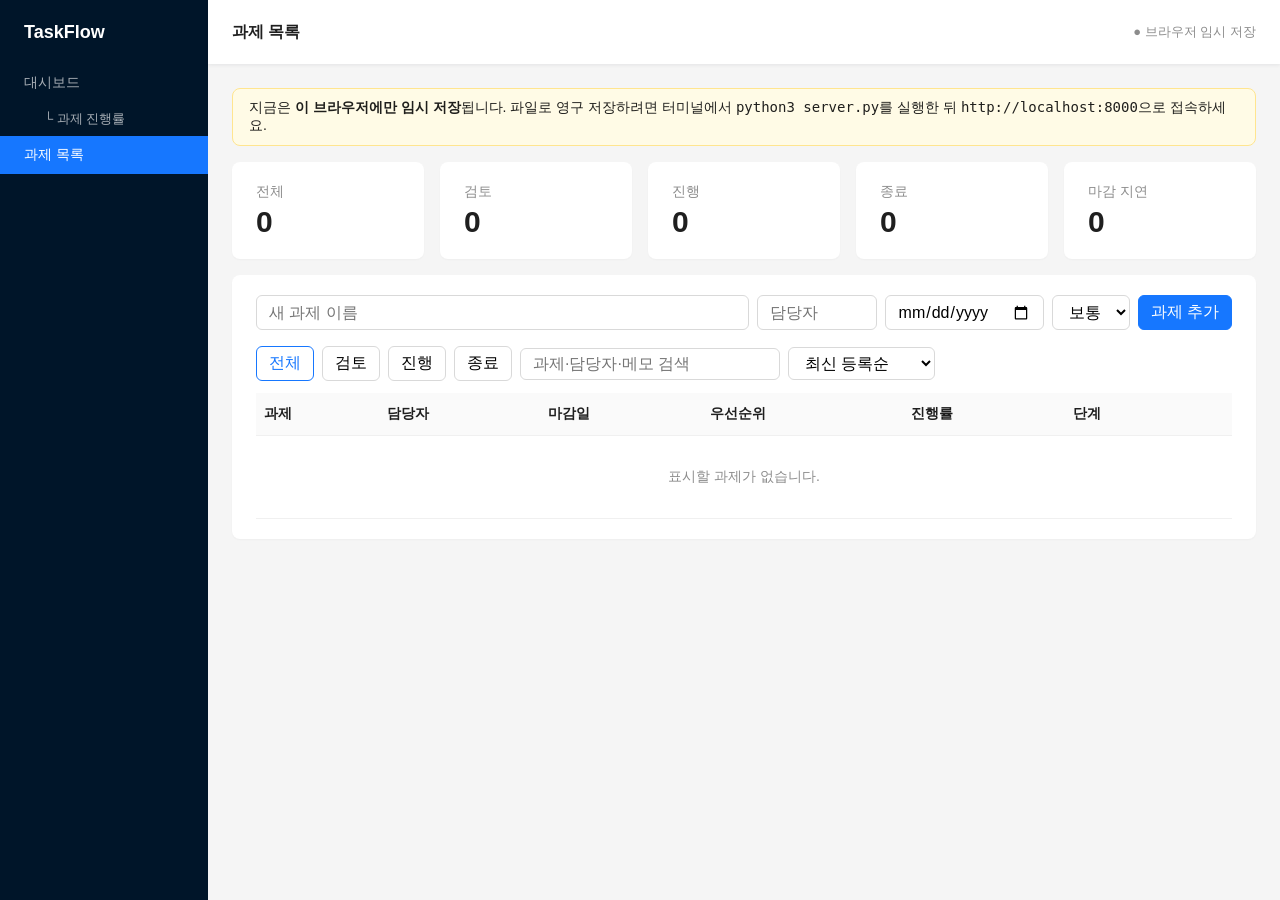
==== index.html @ ad5f194c "Sync from kim22748/dataanalysis@9ff1937" ====
<!DOCTYPE html>
<html lang="ko">
<head>
<meta charset="UTF-8">
<meta name="viewport" content="width=device-width, initial-scale=1">
<title>TaskFlow · 과제 관리</title>
<style>
  /* Ant Design Pro 스타일 참고: https://github.com/ant-design/ant-design-pro */
  :root{--primary:#1677ff;--bg:#f5f5f5;--text:rgba(0,0,0,.88);--sub:rgba(0,0,0,.45);--border:#f0f0f0;
        --todo:#d9d9d9;--doing:#1677ff;--done:#52c41a}
  *{box-sizing:border-box}
  body{margin:0;font-family:-apple-system,"Malgun Gothic",sans-serif;background:var(--bg);color:var(--text);display:flex;min-height:100vh}
  aside{width:208px;background:#001529;color:#fff;flex-shrink:0}
  aside h1{font-size:18px;margin:0;padding:16px 24px;height:64px;line-height:32px}
  aside a{display:block;padding:10px 24px;color:rgba(255,255,255,.65);text-decoration:none;font-size:14px}
  aside a.on{background:var(--primary);color:#fff}
  aside a.sub{padding:8px 24px 8px 44px;font-size:13px}
  aside a.sub.on{background:var(--primary);color:#fff}
  .main{flex:1;min-width:0}
  header{height:64px;background:#fff;padding:0 24px;display:flex;align-items:center;box-shadow:0 1px 4px rgba(0,21,41,.08);font-weight:600}
  .content{padding:24px}
  .stats{display:grid;grid-template-columns:repeat(auto-fit,minmax(160px,1fr));gap:16px;margin-bottom:16px}
  .card{background:#fff;border-radius:8px;padding:20px 24px;box-shadow:0 1px 2px rgba(0,0,0,.03)}
  .stat b{display:block;font-size:30px;margin-top:4px}
  .stat span{color:var(--sub);font-size:14px}
  form{display:flex;gap:8px;flex-wrap:wrap;margin-bottom:16px}
  input,select,button{font:inherit;padding:6px 12px;border:1px solid #d9d9d9;border-radius:6px;background:#fff}
  input{flex:1;min-width:200px}
  button.p{background:var(--primary);border-color:var(--primary);color:#fff;cursor:pointer}
  .filters{display:flex;gap:8px;margin-bottom:12px}
  .filters button{cursor:pointer}.filters button.on{border-color:var(--primary);color:var(--primary)}
  table{width:100%;border-collapse:collapse}
  th,td{text-align:left;padding:12px 8px;border-bottom:1px solid var(--border);font-size:14px}
  th{background:#fafafa;font-weight:600}
  .tag{display:inline-block;padding:0 8px;border-radius:4px;font-size:12px;line-height:22px;color:#fff}
  .empty{text-align:center;color:var(--sub);padding:32px}
  .notice{border-radius:8px;padding:10px 16px;margin-bottom:16px;font-size:14px}
  .notice.warn{background:#fffbe6;border:1px solid #ffe58f}
  .notice.err{background:#fff2f0;border:1px solid #ffccc7}
  .notice[hidden]{display:none}
  .toolbar{display:flex;gap:8px;flex-wrap:wrap;align-items:center;margin-bottom:12px}
  .toolbar input{max-width:260px}
  .filters{margin-bottom:0}
  form input[type=date],form select{flex:0 0 auto;min-width:0}
  .p-high{background:#ff4d4f}.p-mid{background:#faad14}.p-low{background:#8c8c8c}
  .due-over{background:#ff4d4f}.due-soon{background:#fa8c16}.due-ok{background:#8c8c8c}
  .memo{display:block;color:var(--sub);font-size:12px;margin-top:2px}
  td input,td select{width:100%;min-width:0;padding:4px 8px}
  td .act{white-space:nowrap}
  td .act button{margin-left:4px;cursor:pointer}
  .tablewrap{overflow-x:auto}
  .tablewrap table{min-width:860px}
  td select[data-id]{min-width:76px}
  .pbar{display:flex;align-items:center;gap:8px;min-width:120px}
  .pbar .bar{flex:1;height:8px;background:#f0f0f0;border-radius:4px;overflow:hidden}
  .pbar .bar i{display:block;height:100%;background:var(--primary)}
  .pbar span{font-size:12px;color:var(--sub);width:34px;text-align:right}
  tr.hist td{background:#fafafa;padding:8px 16px 12px}
  .tl{list-style:none;margin:0;padding:0 0 0 12px;border-left:2px solid #e6e6e6}
  .tl li{position:relative;padding:3px 0 3px 12px;font-size:13px;display:block;border:0}
  .tl li:before{content:"";position:absolute;left:-18px;top:10px;width:8px;height:8px;border-radius:50%;background:var(--primary)}
  .tl time{color:var(--sub);margin-right:8px;font-size:12px}
  header small{margin-left:auto;font-weight:400;font-size:13px;color:var(--sub)}
  @media(max-width:640px){aside{display:none}}
</style>
</head>
<body>
<aside><h1>TaskFlow</h1><a href="dashboard.html">대시보드</a><a class="sub" href="progress.html">└ 과제 진행률</a><a class="on" href="index.html">과제 목록</a></aside>
<div class="main">
  <header>과제 목록<small id="mode"></small></header>
  <div class="content">
    <div class="notice warn" id="warn" hidden>지금은 <b>이 브라우저에만 임시 저장</b>됩니다. 파일로 영구 저장하려면 터미널에서 <code>python3 server.py</code>를 실행한 뒤 <code>http://localhost:8000</code>으로 접속하세요.</div>
    <div class="notice err" id="err" hidden></div>
    <div class="stats" id="stats"></div>
    <div class="card">
      <form id="f">
        <input id="title" placeholder="새 과제 이름" required>
        <input id="assignee" placeholder="담당자" style="max-width:120px;min-width:80px">
        <input id="due" type="date" title="마감일">
        <select id="priority" title="우선순위"><option value="mid">보통</option><option value="high">높음</option><option value="low">낮음</option></select>
        <button class="p" type="submit">과제 추가</button>
      </form>
      <div class="toolbar">
        <div class="filters" id="filters"></div>
        <input id="q" type="search" placeholder="과제·담당자·메모 검색">
        <select id="sort">
          <option value="new">최신 등록순</option>
          <option value="due">마감일 빠른순</option>
          <option value="pri">우선순위순</option>
          <option value="name">이름순</option>
        </select>
      </div>
      <div class="tablewrap"><table>
        <thead><tr><th>과제</th><th>담당자</th><th>마감일</th><th>우선순위</th><th>진행률</th><th>단계</th><th></th></tr></thead>
        <tbody id="rows"></tbody>
      </table></div>
    </div>
  </div>
</div>
<script src="storage.js"></script>
<script>
const STATUS={todo:['검토','var(--todo)'],doing:['진행','var(--doing)'],done:['종료','var(--done)']};
const fmtAt=s=>{const d=new Date(s);return isNaN(d)?'':`${d.getMonth()+1}/${d.getDate()} ${String(d.getHours()).padStart(2,'0')}:${String(d.getMinutes()).padStart(2,'0')}`};
const PRI={high:['높음','p-high',0],mid:['보통','p-mid',1],low:['낮음','p-low',2]};
let tasks=[],filter='all',query='',sort='new',editing=null,openHist=new Set();
const $=id=>document.getElementById(id);
const showError=msg=>{const el=$('err');el.textContent=msg||'';el.hidden=!msg};
// 저장소 호출을 감싸서: 성공하면 목록을 다시 읽고, 실패하면 오류를 화면에 보여 준다
async function persist(fn){
  try{await fn();showError('');}
  catch(e){showError('저장하지 못했습니다: '+e.message);}
  try{tasks=await TaskStorage.list();}catch(e){}
  render();
}
const esc=s=>String(s==null?'':s).replace(/[&<>"']/g,c=>({'&':'&amp;','<':'&lt;','>':'&gt;','"':'&quot;',"'":'&#39;'}[c]));
const today=()=>{const d=new Date();d.setHours(0,0,0,0);return d};
function dday(t){
  if(!t.due)return null;
  const diff=Math.round((new Date(t.due+'T00:00:00')-today())/864e5);
  if(t.s==='done')return{txt:t.due,cls:'due-ok'};
  if(diff<0)return{txt:`${t.due} (D+${-diff} 지연)`,cls:'due-over'};
  if(diff===0)return{txt:`${t.due} (오늘)`,cls:'due-soon'};
  return{txt:`${t.due} (D-${diff})`,cls:diff<=3?'due-soon':'due-ok'};
}
const overdue=t=>{const d=dday(t);return d&&d.cls==='due-over'};
function visible(){
  const q=query.trim().toLowerCase();
  const l=tasks.filter(t=>(filter==='all'||t.s===filter)&&(!q||[t.title,t.assignee,t.memo].some(v=>(v||'').toLowerCase().includes(q))));
  const pri=t=>(PRI[t.priority]||PRI.mid)[2];
  const by={
    new:(a,b)=>b.id-a.id,
    due:(a,b)=>(a.due||'9999').localeCompare(b.due||'9999')||b.id-a.id,
    pri:(a,b)=>pri(a)-pri(b)||(a.due||'9999').localeCompare(b.due||'9999'),
    name:(a,b)=>a.title.localeCompare(b.title,'ko')
  };
  return l.sort(by[sort]);
}
function histRow(t){
  const h=(t.history||[]).slice().reverse();
  return `<tr class="hist"><td colspan="7">${h.length?`<ul class="tl">${h.map(x=>`<li><time>${fmtAt(x.at)}</time>${esc(x.text)}</li>`).join('')}</ul>`:'<span class="sub">기록된 이력이 없습니다. 이후 변경부터 기록됩니다.</span>'}</td></tr>`;
}
function row(t){
  if(editing==t.id)return `<tr>
    <td><input id="e-title" value="${esc(t.title)}"><input id="e-memo" value="${esc(t.memo)}" placeholder="메모" style="margin-top:4px"></td>
    <td><input id="e-assignee" value="${esc(t.assignee)}"></td>
    <td><input id="e-due" type="date" value="${esc(t.due)}"></td>
    <td><select id="e-priority">${Object.entries(PRI).map(([k,[n]])=>`<option value="${k}" ${(t.priority||'mid')===k?'selected':''}>${n}</option>`).join('')}</select></td>
    <td><input id="e-progress" type="number" min="0" max="100" step="5" value="${+t.progress||0}" title="진행률(%)"></td>
    <td></td>
    <td class="act"><button class="p" data-save="${t.id}">저장</button><button data-cancel="1">취소</button></td></tr>`;
  const d=dday(t),p=PRI[t.priority]||PRI.mid;
  return `<tr><td>${esc(t.title)}${t.memo?`<span class="memo">${esc(t.memo)}</span>`:''}</td>
    <td>${esc(t.assignee)||'-'}</td>
    <td>${d?`<span class="tag ${d.cls}">${d.txt}</span>`:'-'}</td>
    <td><span class="tag ${p[1]}">${p[0]}</span></td>
    <td><div class="pbar"><div class="bar"><i style="width:${+t.progress||0}%"></i></div><span>${+t.progress||0}%</span></div></td>
    <td><select data-id="${t.id}">${Object.entries(STATUS).map(([k,[n]])=>`<option value="${k}" ${t.s===k?'selected':''}>${n}</option>`).join('')}</select></td>
    <td class="act"><button data-hist="${t.id}">이력${(t.history||[]).length?' '+t.history.length:''}</button><button data-edit="${t.id}">수정</button><button data-del="${t.id}">삭제</button></td></tr>${openHist.has(String(t.id))?histRow(t):''}`;
}
function render(){
  const cnt=k=>tasks.filter(t=>t.s===k).length;
  const od=tasks.filter(overdue).length;
  $('stats').innerHTML=
    `<div class="card stat"><span>전체</span><b>${tasks.length}</b></div>`+
    Object.entries(STATUS).map(([k,[n]])=>`<div class="card stat"><span>${n}</span><b>${cnt(k)}</b></div>`).join('')+
    `<div class="card stat"><span>마감 지연</span><b style="color:${od?'#ff4d4f':'inherit'}">${od}</b></div>`;
  $('filters').innerHTML=
    [['all','전체'],...Object.entries(STATUS).map(([k,[n]])=>[k,n])]
    .map(([k,n])=>`<button class="${filter===k?'on':''}" data-f="${k}">${n}</button>`).join('');
  const list=visible();
  $('rows').innerHTML=list.length?list.map(row).join(''):'<tr><td colspan="7" class="empty">표시할 과제가 없습니다.</td></tr>';
}
$('f').onsubmit=e=>{
  e.preventDefault();
  const title=$('title').value.trim();if(!title)return;
  const f={title,assignee:$('assignee').value.trim(),due:$('due').value,priority:$('priority').value};
  persist(async()=>{await TaskStorage.create(f);$('title').value='';$('assignee').value='';$('due').value='';$('priority').value='mid';});
};
$('q').oninput=e=>{query=e.target.value;render()};
$('sort').onchange=e=>{sort=e.target.value;render()};
document.addEventListener('click',e=>{
  const d=e.target.dataset;
  if(d.f){filter=d.f;render()}
  if(d.del){if(confirm('이 과제를 삭제할까요?'))persist(()=>TaskStorage.remove(d.del))}
  if(d.edit){editing=d.edit;render()}
  if(d.hist){openHist.has(d.hist)?openHist.delete(d.hist):openHist.add(d.hist);render()}
  if(d.cancel){editing=null;render()}
  if(d.save){
    const title=$('e-title').value.trim();if(!title){showError('과제 이름을 입력하세요.');return}
    const f={title,memo:$('e-memo').value.trim(),assignee:$('e-assignee').value.trim(),due:$('e-due').value,priority:$('e-priority').value,progress:Math.min(100,Math.max(0,Math.round(+$('e-progress').value||0)))};
    editing=null;persist(()=>TaskStorage.update(d.save,f));
  }
});
document.addEventListener('change',e=>{
  if(e.target.dataset.id){const id=e.target.dataset.id,s=e.target.value;persist(()=>TaskStorage.update(id,s==='done'?{s,progress:100}:{s}))}
});
(async()=>{
  tasks=await TaskStorage.init();
  const server=TaskStorage.mode==='server';
  $('mode').textContent=server?'● 서버 파일에 저장 중':'● 브라우저 임시 저장';
  $('warn').hidden=server;
  render();
})();
</script>
</body>
</html>
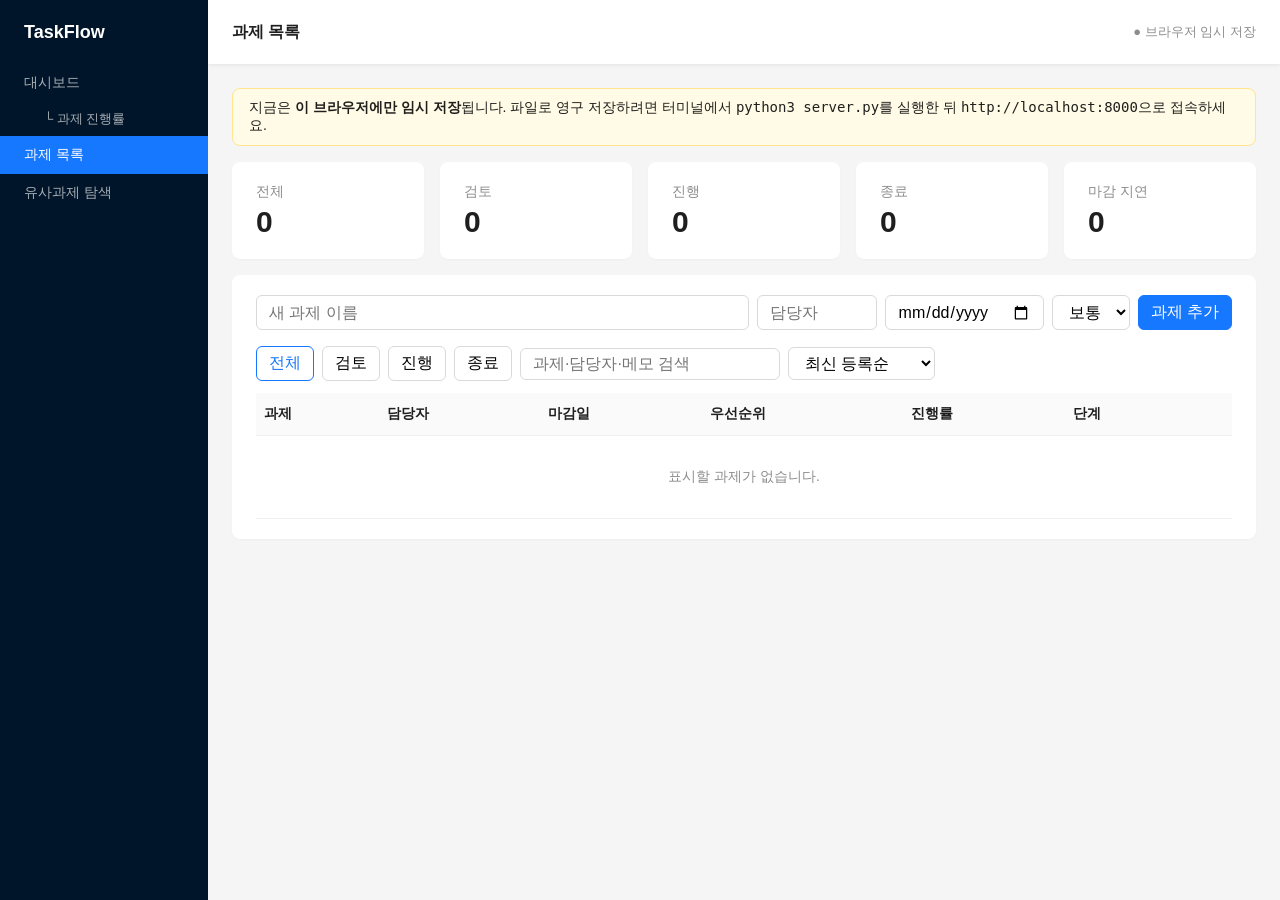
==== commit c94efb50: "Sync from kim22748/dataanalysis@5c9ae33" ====
--- a/index.html
+++ b/index.html
@@ -65,7 +65,7 @@
 </style>
 </head>
 <body>
-<aside><h1>TaskFlow</h1><a href="dashboard.html">대시보드</a><a class="sub" href="progress.html">└ 과제 진행률</a><a class="on" href="index.html">과제 목록</a></aside>
+<aside><h1>TaskFlow</h1><a href="dashboard.html">대시보드</a><a class="sub" href="progress.html">└ 과제 진행률</a><a class="on" href="index.html">과제 목록</a><a href="similar.html">유사과제 탐색</a></aside>
 <div class="main">
   <header>과제 목록<small id="mode"></small></header>
   <div class="content">
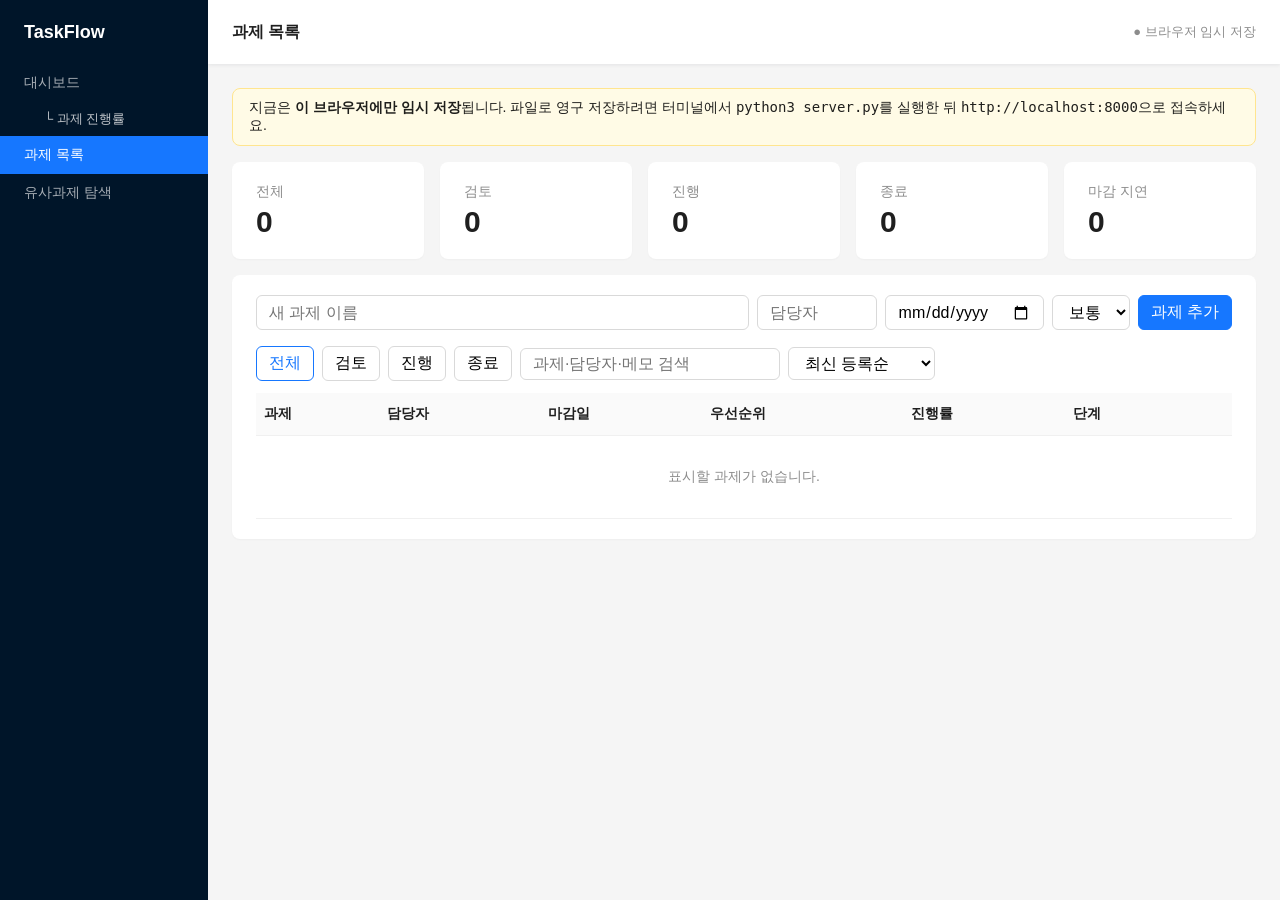
==== commit 326a805b: "Sync from kim22748/dataanalysis@07da074" ====
--- a/index.html
+++ b/index.html
@@ -14,8 +14,8 @@
   aside h1{font-size:18px;margin:0;padding:16px 24px;height:64px;line-height:32px}
   aside a{display:block;padding:10px 24px;color:rgba(255,255,255,.65);text-decoration:none;font-size:14px}
   aside a.on{background:var(--primary);color:#fff}
-  aside a.sub{padding:8px 24px 8px 44px;font-size:13px}
-  aside a.sub.on{background:var(--primary);color:#fff}
+  aside a.child{padding:8px 24px 8px 44px;font-size:13px;color:rgba(255,255,255,.75)}
+  aside a.child.on{background:var(--primary);color:#fff}
   .main{flex:1;min-width:0}
   header{height:64px;background:#fff;padding:0 24px;display:flex;align-items:center;box-shadow:0 1px 4px rgba(0,21,41,.08);font-weight:600}
   .content{padding:24px}
@@ -65,7 +65,7 @@
 </style>
 </head>
 <body>
-<aside><h1>TaskFlow</h1><a href="dashboard.html">대시보드</a><a class="sub" href="progress.html">└ 과제 진행률</a><a class="on" href="index.html">과제 목록</a><a href="similar.html">유사과제 탐색</a></aside>
+<aside><h1>TaskFlow</h1><a href="dashboard.html">대시보드</a><a class="child" href="progress.html">└ 과제 진행률</a><a class="on" href="index.html">과제 목록</a><a href="similar.html">유사과제 탐색</a></aside>
 <div class="main">
   <header>과제 목록<small id="mode"></small></header>
   <div class="content">
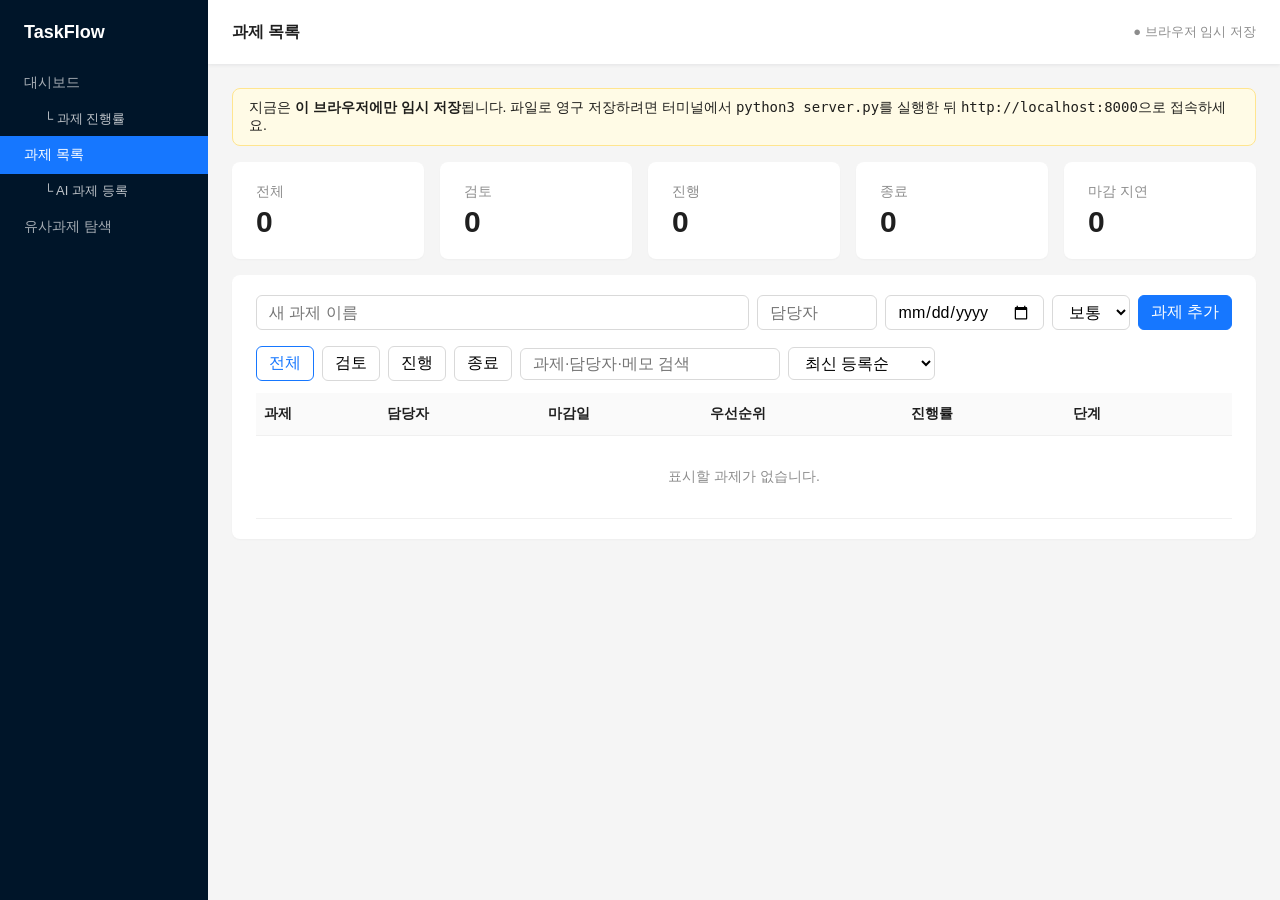
==== commit 607450fb: "Sync from kim22748/dataanalysis@0701129" ====
--- a/index.html
+++ b/index.html
@@ -65,7 +65,7 @@
 </style>
 </head>
 <body>
-<aside><h1>TaskFlow</h1><a href="dashboard.html">대시보드</a><a class="child" href="progress.html">└ 과제 진행률</a><a class="on" href="index.html">과제 목록</a><a href="similar.html">유사과제 탐색</a></aside>
+<aside><h1>TaskFlow</h1><a href="dashboard.html">대시보드</a><a class="child" href="progress.html">└ 과제 진행률</a><a class="on" href="index.html">과제 목록</a><a class="child" href="ai-projects.html">└ AI 과제 등록</a><a href="similar.html">유사과제 탐색</a></aside>
 <div class="main">
   <header>과제 목록<small id="mode"></small></header>
   <div class="content">
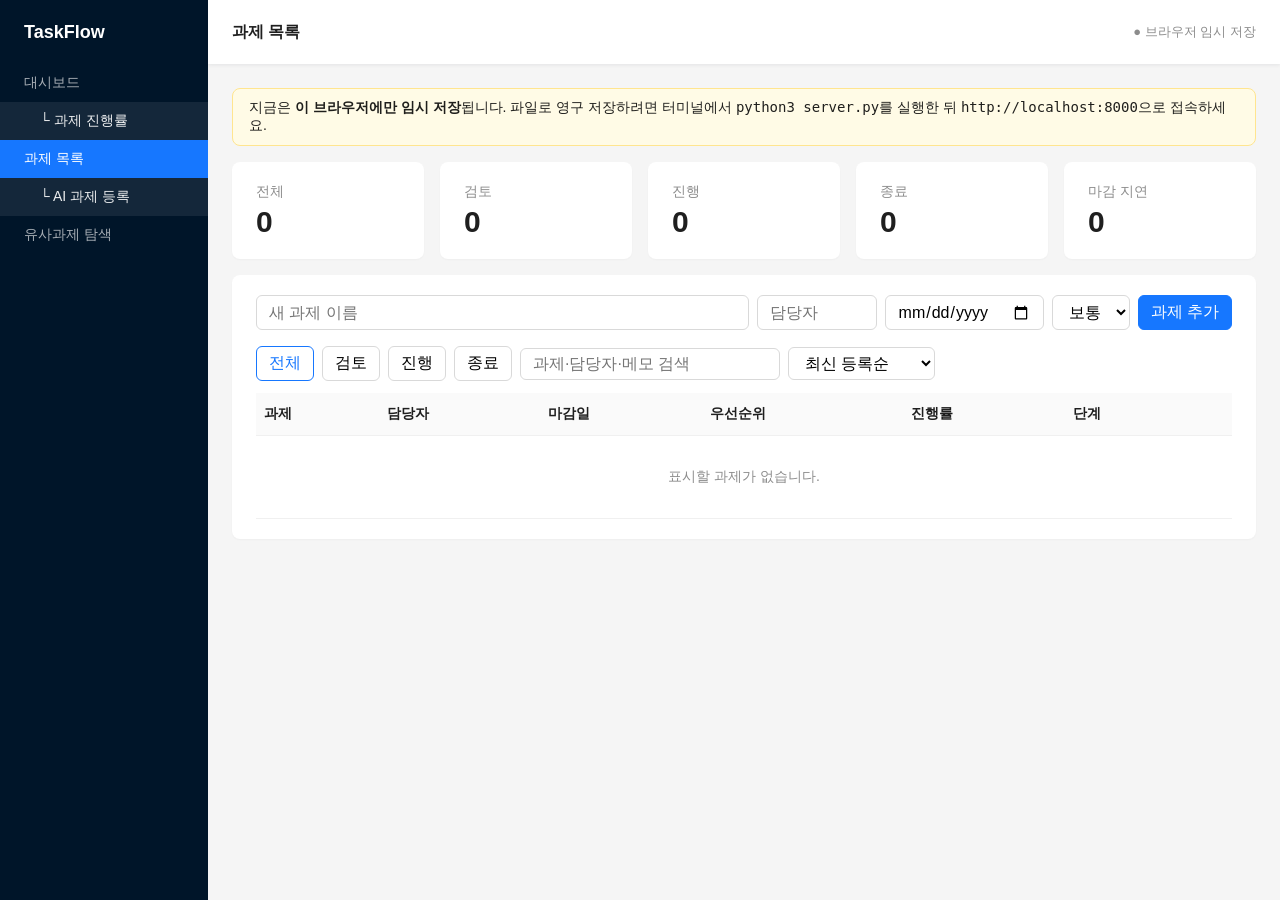
==== commit 78fc64fd: "Sync from kim22748/dataanalysis@24e06c0" ====
--- a/index.html
+++ b/index.html
@@ -14,7 +14,7 @@
   aside h1{font-size:18px;margin:0;padding:16px 24px;height:64px;line-height:32px}
   aside a{display:block;padding:10px 24px;color:rgba(255,255,255,.65);text-decoration:none;font-size:14px}
   aside a.on{background:var(--primary);color:#fff}
-  aside a.child{padding:8px 24px 8px 44px;font-size:13px;color:rgba(255,255,255,.75)}
+  aside a.child{padding:10px 24px 10px 40px;font-size:14px;color:rgba(255,255,255,.92);background:rgba(255,255,255,.08)}
   aside a.child.on{background:var(--primary);color:#fff}
   .main{flex:1;min-width:0}
   header{height:64px;background:#fff;padding:0 24px;display:flex;align-items:center;box-shadow:0 1px 4px rgba(0,21,41,.08);font-weight:600}
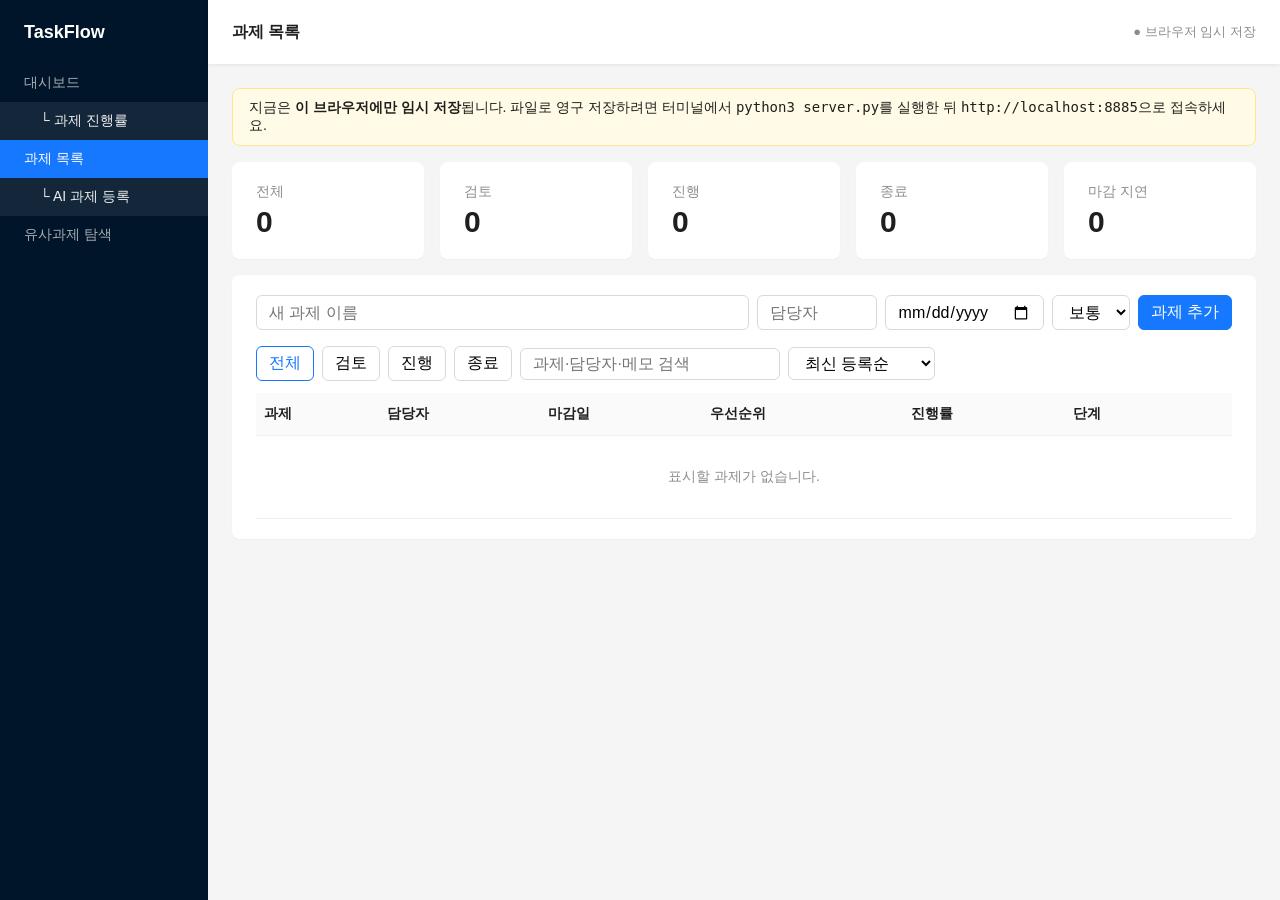
==== commit 8b78f844: "Sync from kim22748/dataanalysis@c491ab7" ====
--- a/index.html
+++ b/index.html
@@ -69,7 +69,7 @@
 <div class="main">
   <header>과제 목록<small id="mode"></small></header>
   <div class="content">
-    <div class="notice warn" id="warn" hidden>지금은 <b>이 브라우저에만 임시 저장</b>됩니다. 파일로 영구 저장하려면 터미널에서 <code>python3 server.py</code>를 실행한 뒤 <code>http://localhost:8000</code>으로 접속하세요.</div>
+    <div class="notice warn" id="warn" hidden>지금은 <b>이 브라우저에만 임시 저장</b>됩니다. 파일로 영구 저장하려면 터미널에서 <code>python3 server.py</code>를 실행한 뒤 <code>http://localhost:8885</code>으로 접속하세요.</div>
     <div class="notice err" id="err" hidden></div>
     <div class="stats" id="stats"></div>
     <div class="card">
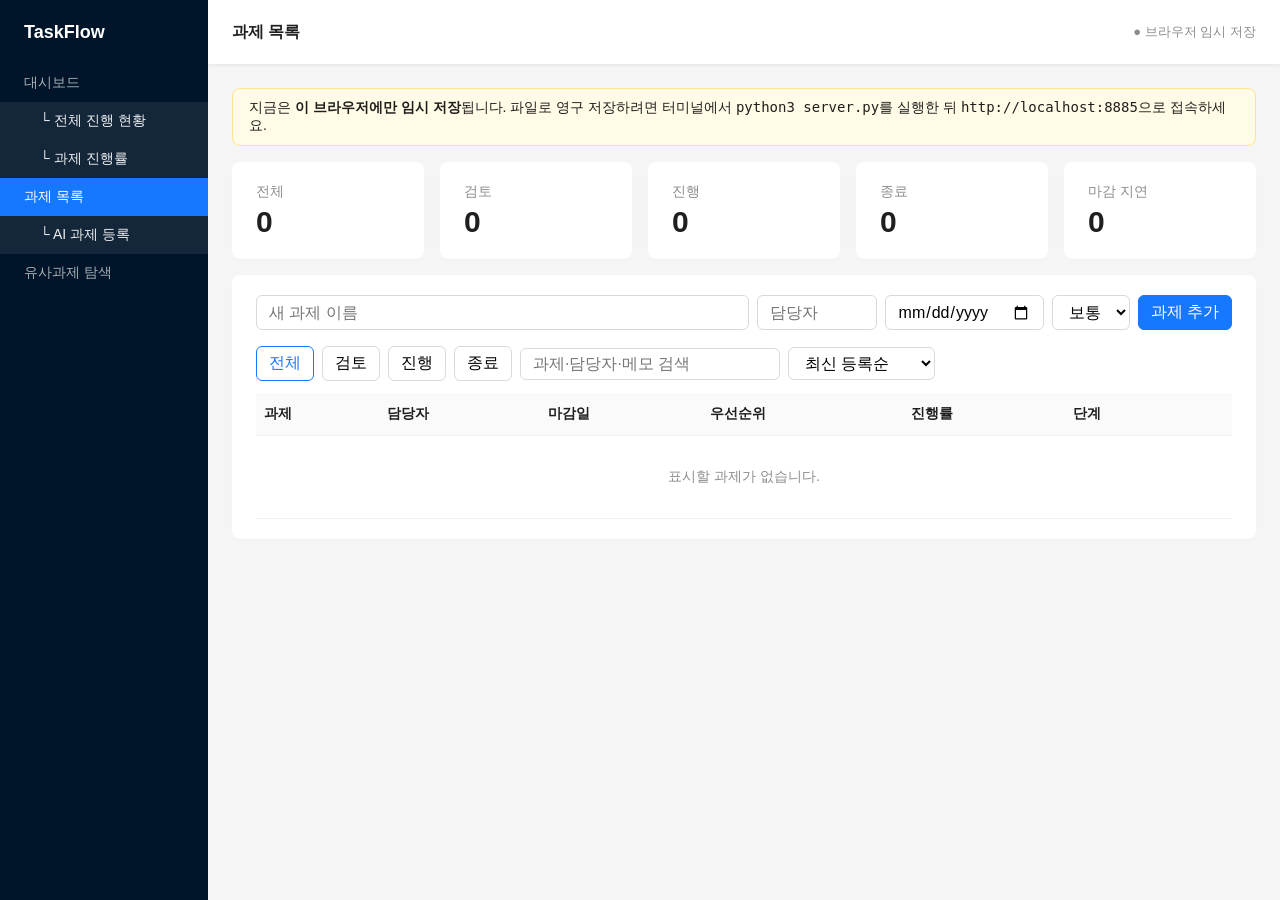
==== commit fb0a1054: "Sync from kim22748/dataanalysis@28b4b02" ====
--- a/index.html
+++ b/index.html
@@ -65,7 +65,7 @@
 </style>
 </head>
 <body>
-<aside><h1>TaskFlow</h1><a href="dashboard.html">대시보드</a><a class="child" href="progress.html">└ 과제 진행률</a><a class="on" href="index.html">과제 목록</a><a class="child" href="ai-projects.html">└ AI 과제 등록</a><a href="similar.html">유사과제 탐색</a></aside>
+<aside><h1>TaskFlow</h1><a href="dashboard.html">대시보드</a><a class="child" href="overall.html">└ 전체 진행 현황</a><a class="child" href="progress.html">└ 과제 진행률</a><a class="on" href="index.html">과제 목록</a><a class="child" href="ai-projects.html">└ AI 과제 등록</a><a href="similar.html">유사과제 탐색</a></aside>
 <div class="main">
   <header>과제 목록<small id="mode"></small></header>
   <div class="content">
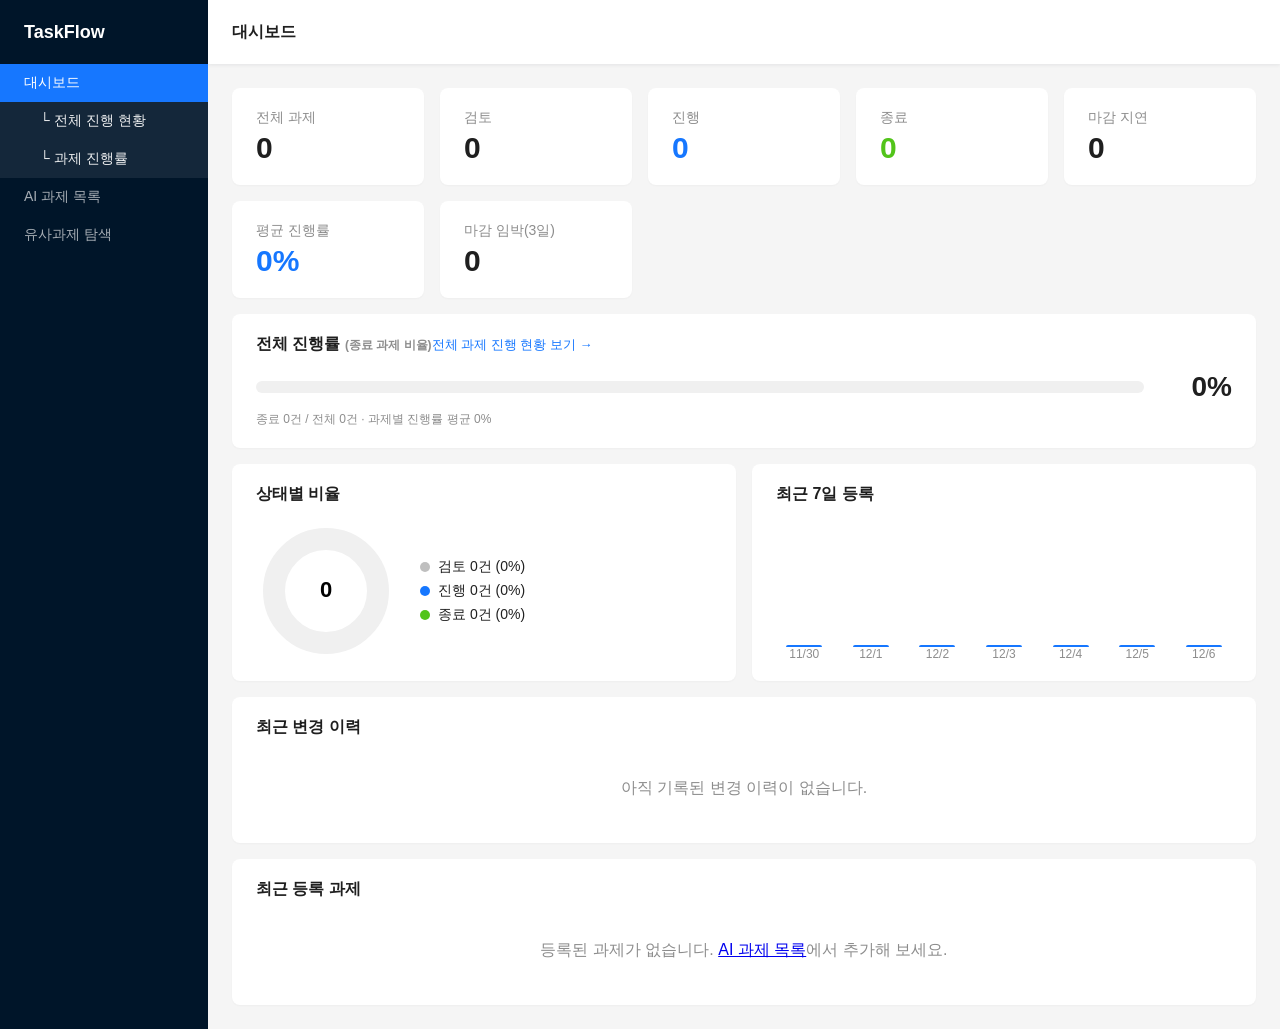
==== commit fc10cfd2: "Sync from kim22748/dataanalysis@c340fcb" ====
--- a/index.html
+++ b/index.html
@@ -3,204 +3,11 @@
 <head>
 <meta charset="UTF-8">
 <meta name="viewport" content="width=device-width, initial-scale=1">
-<title>TaskFlow · 과제 관리</title>
-<style>
-  /* Ant Design Pro 스타일 참고: https://github.com/ant-design/ant-design-pro */
-  :root{--primary:#1677ff;--bg:#f5f5f5;--text:rgba(0,0,0,.88);--sub:rgba(0,0,0,.45);--border:#f0f0f0;
-        --todo:#d9d9d9;--doing:#1677ff;--done:#52c41a}
-  *{box-sizing:border-box}
-  body{margin:0;font-family:-apple-system,"Malgun Gothic",sans-serif;background:var(--bg);color:var(--text);display:flex;min-height:100vh}
-  aside{width:208px;background:#001529;color:#fff;flex-shrink:0}
-  aside h1{font-size:18px;margin:0;padding:16px 24px;height:64px;line-height:32px}
-  aside a{display:block;padding:10px 24px;color:rgba(255,255,255,.65);text-decoration:none;font-size:14px}
-  aside a.on{background:var(--primary);color:#fff}
-  aside a.child{padding:10px 24px 10px 40px;font-size:14px;color:rgba(255,255,255,.92);background:rgba(255,255,255,.08)}
-  aside a.child.on{background:var(--primary);color:#fff}
-  .main{flex:1;min-width:0}
-  header{height:64px;background:#fff;padding:0 24px;display:flex;align-items:center;box-shadow:0 1px 4px rgba(0,21,41,.08);font-weight:600}
-  .content{padding:24px}
-  .stats{display:grid;grid-template-columns:repeat(auto-fit,minmax(160px,1fr));gap:16px;margin-bottom:16px}
-  .card{background:#fff;border-radius:8px;padding:20px 24px;box-shadow:0 1px 2px rgba(0,0,0,.03)}
-  .stat b{display:block;font-size:30px;margin-top:4px}
-  .stat span{color:var(--sub);font-size:14px}
-  form{display:flex;gap:8px;flex-wrap:wrap;margin-bottom:16px}
-  input,select,button{font:inherit;padding:6px 12px;border:1px solid #d9d9d9;border-radius:6px;background:#fff}
-  input{flex:1;min-width:200px}
-  button.p{background:var(--primary);border-color:var(--primary);color:#fff;cursor:pointer}
-  .filters{display:flex;gap:8px;margin-bottom:12px}
-  .filters button{cursor:pointer}.filters button.on{border-color:var(--primary);color:var(--primary)}
-  table{width:100%;border-collapse:collapse}
-  th,td{text-align:left;padding:12px 8px;border-bottom:1px solid var(--border);font-size:14px}
-  th{background:#fafafa;font-weight:600}
-  .tag{display:inline-block;padding:0 8px;border-radius:4px;font-size:12px;line-height:22px;color:#fff}
-  .empty{text-align:center;color:var(--sub);padding:32px}
-  .notice{border-radius:8px;padding:10px 16px;margin-bottom:16px;font-size:14px}
-  .notice.warn{background:#fffbe6;border:1px solid #ffe58f}
-  .notice.err{background:#fff2f0;border:1px solid #ffccc7}
-  .notice[hidden]{display:none}
-  .toolbar{display:flex;gap:8px;flex-wrap:wrap;align-items:center;margin-bottom:12px}
-  .toolbar input{max-width:260px}
-  .filters{margin-bottom:0}
-  form input[type=date],form select{flex:0 0 auto;min-width:0}
-  .p-high{background:#ff4d4f}.p-mid{background:#faad14}.p-low{background:#8c8c8c}
-  .due-over{background:#ff4d4f}.due-soon{background:#fa8c16}.due-ok{background:#8c8c8c}
-  .memo{display:block;color:var(--sub);font-size:12px;margin-top:2px}
-  td input,td select{width:100%;min-width:0;padding:4px 8px}
-  td .act{white-space:nowrap}
-  td .act button{margin-left:4px;cursor:pointer}
-  .tablewrap{overflow-x:auto}
-  .tablewrap table{min-width:860px}
-  td select[data-id]{min-width:76px}
-  .pbar{display:flex;align-items:center;gap:8px;min-width:120px}
-  .pbar .bar{flex:1;height:8px;background:#f0f0f0;border-radius:4px;overflow:hidden}
-  .pbar .bar i{display:block;height:100%;background:var(--primary)}
-  .pbar span{font-size:12px;color:var(--sub);width:34px;text-align:right}
-  tr.hist td{background:#fafafa;padding:8px 16px 12px}
-  .tl{list-style:none;margin:0;padding:0 0 0 12px;border-left:2px solid #e6e6e6}
-  .tl li{position:relative;padding:3px 0 3px 12px;font-size:13px;display:block;border:0}
-  .tl li:before{content:"";position:absolute;left:-18px;top:10px;width:8px;height:8px;border-radius:50%;background:var(--primary)}
-  .tl time{color:var(--sub);margin-right:8px;font-size:12px}
-  header small{margin-left:auto;font-weight:400;font-size:13px;color:var(--sub)}
-  @media(max-width:640px){aside{display:none}}
-</style>
+<meta http-equiv="refresh" content="0; url=dashboard.html">
+<title>TaskFlow</title>
+<script>location.replace('dashboard.html' + location.search + location.hash);</script>
 </head>
 <body>
-<aside><h1>TaskFlow</h1><a href="dashboard.html">대시보드</a><a class="child" href="overall.html">└ 전체 진행 현황</a><a class="child" href="progress.html">└ 과제 진행률</a><a class="on" href="index.html">과제 목록</a><a class="child" href="ai-projects.html">└ AI 과제 등록</a><a href="similar.html">유사과제 탐색</a></aside>
-<div class="main">
-  <header>과제 목록<small id="mode"></small></header>
-  <div class="content">
-    <div class="notice warn" id="warn" hidden>지금은 <b>이 브라우저에만 임시 저장</b>됩니다. 파일로 영구 저장하려면 터미널에서 <code>python3 server.py</code>를 실행한 뒤 <code>http://localhost:8885</code>으로 접속하세요.</div>
-    <div class="notice err" id="err" hidden></div>
-    <div class="stats" id="stats"></div>
-    <div class="card">
-      <form id="f">
-        <input id="title" placeholder="새 과제 이름" required>
-        <input id="assignee" placeholder="담당자" style="max-width:120px;min-width:80px">
-        <input id="due" type="date" title="마감일">
-        <select id="priority" title="우선순위"><option value="mid">보통</option><option value="high">높음</option><option value="low">낮음</option></select>
-        <button class="p" type="submit">과제 추가</button>
-      </form>
-      <div class="toolbar">
-        <div class="filters" id="filters"></div>
-        <input id="q" type="search" placeholder="과제·담당자·메모 검색">
-        <select id="sort">
-          <option value="new">최신 등록순</option>
-          <option value="due">마감일 빠른순</option>
-          <option value="pri">우선순위순</option>
-          <option value="name">이름순</option>
-        </select>
-      </div>
-      <div class="tablewrap"><table>
-        <thead><tr><th>과제</th><th>담당자</th><th>마감일</th><th>우선순위</th><th>진행률</th><th>단계</th><th></th></tr></thead>
-        <tbody id="rows"></tbody>
-      </table></div>
-    </div>
-  </div>
-</div>
-<script src="storage.js"></script>
-<script>
-const STATUS={todo:['검토','var(--todo)'],doing:['진행','var(--doing)'],done:['종료','var(--done)']};
-const fmtAt=s=>{const d=new Date(s);return isNaN(d)?'':`${d.getMonth()+1}/${d.getDate()} ${String(d.getHours()).padStart(2,'0')}:${String(d.getMinutes()).padStart(2,'0')}`};
-const PRI={high:['높음','p-high',0],mid:['보통','p-mid',1],low:['낮음','p-low',2]};
-let tasks=[],filter='all',query='',sort='new',editing=null,openHist=new Set();
-const $=id=>document.getElementById(id);
-const showError=msg=>{const el=$('err');el.textContent=msg||'';el.hidden=!msg};
-// 저장소 호출을 감싸서: 성공하면 목록을 다시 읽고, 실패하면 오류를 화면에 보여 준다
-async function persist(fn){
-  try{await fn();showError('');}
-  catch(e){showError('저장하지 못했습니다: '+e.message);}
-  try{tasks=await TaskStorage.list();}catch(e){}
-  render();
-}
-const esc=s=>String(s==null?'':s).replace(/[&<>"']/g,c=>({'&':'&amp;','<':'&lt;','>':'&gt;','"':'&quot;',"'":'&#39;'}[c]));
-const today=()=>{const d=new Date();d.setHours(0,0,0,0);return d};
-function dday(t){
-  if(!t.due)return null;
-  const diff=Math.round((new Date(t.due+'T00:00:00')-today())/864e5);
-  if(t.s==='done')return{txt:t.due,cls:'due-ok'};
-  if(diff<0)return{txt:`${t.due} (D+${-diff} 지연)`,cls:'due-over'};
-  if(diff===0)return{txt:`${t.due} (오늘)`,cls:'due-soon'};
-  return{txt:`${t.due} (D-${diff})`,cls:diff<=3?'due-soon':'due-ok'};
-}
-const overdue=t=>{const d=dday(t);return d&&d.cls==='due-over'};
-function visible(){
-  const q=query.trim().toLowerCase();
-  const l=tasks.filter(t=>(filter==='all'||t.s===filter)&&(!q||[t.title,t.assignee,t.memo].some(v=>(v||'').toLowerCase().includes(q))));
-  const pri=t=>(PRI[t.priority]||PRI.mid)[2];
-  const by={
-    new:(a,b)=>b.id-a.id,
-    due:(a,b)=>(a.due||'9999').localeCompare(b.due||'9999')||b.id-a.id,
-    pri:(a,b)=>pri(a)-pri(b)||(a.due||'9999').localeCompare(b.due||'9999'),
-    name:(a,b)=>a.title.localeCompare(b.title,'ko')
-  };
-  return l.sort(by[sort]);
-}
-function histRow(t){
-  const h=(t.history||[]).slice().reverse();
-  return `<tr class="hist"><td colspan="7">${h.length?`<ul class="tl">${h.map(x=>`<li><time>${fmtAt(x.at)}</time>${esc(x.text)}</li>`).join('')}</ul>`:'<span class="sub">기록된 이력이 없습니다. 이후 변경부터 기록됩니다.</span>'}</td></tr>`;
-}
-function row(t){
-  if(editing==t.id)return `<tr>
-    <td><input id="e-title" value="${esc(t.title)}"><input id="e-memo" value="${esc(t.memo)}" placeholder="메모" style="margin-top:4px"></td>
-    <td><input id="e-assignee" value="${esc(t.assignee)}"></td>
-    <td><input id="e-due" type="date" value="${esc(t.due)}"></td>
-    <td><select id="e-priority">${Object.entries(PRI).map(([k,[n]])=>`<option value="${k}" ${(t.priority||'mid')===k?'selected':''}>${n}</option>`).join('')}</select></td>
-    <td><input id="e-progress" type="number" min="0" max="100" step="5" value="${+t.progress||0}" title="진행률(%)"></td>
-    <td></td>
-    <td class="act"><button class="p" data-save="${t.id}">저장</button><button data-cancel="1">취소</button></td></tr>`;
-  const d=dday(t),p=PRI[t.priority]||PRI.mid;
-  return `<tr><td>${esc(t.title)}${t.memo?`<span class="memo">${esc(t.memo)}</span>`:''}</td>
-    <td>${esc(t.assignee)||'-'}</td>
-    <td>${d?`<span class="tag ${d.cls}">${d.txt}</span>`:'-'}</td>
-    <td><span class="tag ${p[1]}">${p[0]}</span></td>
-    <td><div class="pbar"><div class="bar"><i style="width:${+t.progress||0}%"></i></div><span>${+t.progress||0}%</span></div></td>
-    <td><select data-id="${t.id}">${Object.entries(STATUS).map(([k,[n]])=>`<option value="${k}" ${t.s===k?'selected':''}>${n}</option>`).join('')}</select></td>
-    <td class="act"><button data-hist="${t.id}">이력${(t.history||[]).length?' '+t.history.length:''}</button><button data-edit="${t.id}">수정</button><button data-del="${t.id}">삭제</button></td></tr>${openHist.has(String(t.id))?histRow(t):''}`;
-}
-function render(){
-  const cnt=k=>tasks.filter(t=>t.s===k).length;
-  const od=tasks.filter(overdue).length;
-  $('stats').innerHTML=
-    `<div class="card stat"><span>전체</span><b>${tasks.length}</b></div>`+
-    Object.entries(STATUS).map(([k,[n]])=>`<div class="card stat"><span>${n}</span><b>${cnt(k)}</b></div>`).join('')+
-    `<div class="card stat"><span>마감 지연</span><b style="color:${od?'#ff4d4f':'inherit'}">${od}</b></div>`;
-  $('filters').innerHTML=
-    [['all','전체'],...Object.entries(STATUS).map(([k,[n]])=>[k,n])]
-    .map(([k,n])=>`<button class="${filter===k?'on':''}" data-f="${k}">${n}</button>`).join('');
-  const list=visible();
-  $('rows').innerHTML=list.length?list.map(row).join(''):'<tr><td colspan="7" class="empty">표시할 과제가 없습니다.</td></tr>';
-}
-$('f').onsubmit=e=>{
-  e.preventDefault();
-  const title=$('title').value.trim();if(!title)return;
-  const f={title,assignee:$('assignee').value.trim(),due:$('due').value,priority:$('priority').value};
-  persist(async()=>{await TaskStorage.create(f);$('title').value='';$('assignee').value='';$('due').value='';$('priority').value='mid';});
-};
-$('q').oninput=e=>{query=e.target.value;render()};
-$('sort').onchange=e=>{sort=e.target.value;render()};
-document.addEventListener('click',e=>{
-  const d=e.target.dataset;
-  if(d.f){filter=d.f;render()}
-  if(d.del){if(confirm('이 과제를 삭제할까요?'))persist(()=>TaskStorage.remove(d.del))}
-  if(d.edit){editing=d.edit;render()}
-  if(d.hist){openHist.has(d.hist)?openHist.delete(d.hist):openHist.add(d.hist);render()}
-  if(d.cancel){editing=null;render()}
-  if(d.save){
-    const title=$('e-title').value.trim();if(!title){showError('과제 이름을 입력하세요.');return}
-    const f={title,memo:$('e-memo').value.trim(),assignee:$('e-assignee').value.trim(),due:$('e-due').value,priority:$('e-priority').value,progress:Math.min(100,Math.max(0,Math.round(+$('e-progress').value||0)))};
-    editing=null;persist(()=>TaskStorage.update(d.save,f));
-  }
-});
-document.addEventListener('change',e=>{
-  if(e.target.dataset.id){const id=e.target.dataset.id,s=e.target.value;persist(()=>TaskStorage.update(id,s==='done'?{s,progress:100}:{s}))}
-});
-(async()=>{
-  tasks=await TaskStorage.init();
-  const server=TaskStorage.mode==='server';
-  $('mode').textContent=server?'● 서버 파일에 저장 중':'● 브라우저 임시 저장';
-  $('warn').hidden=server;
-  render();
-})();
-</script>
+<p><a href="dashboard.html">대시보드로 이동</a></p>
 </body>
 </html>
